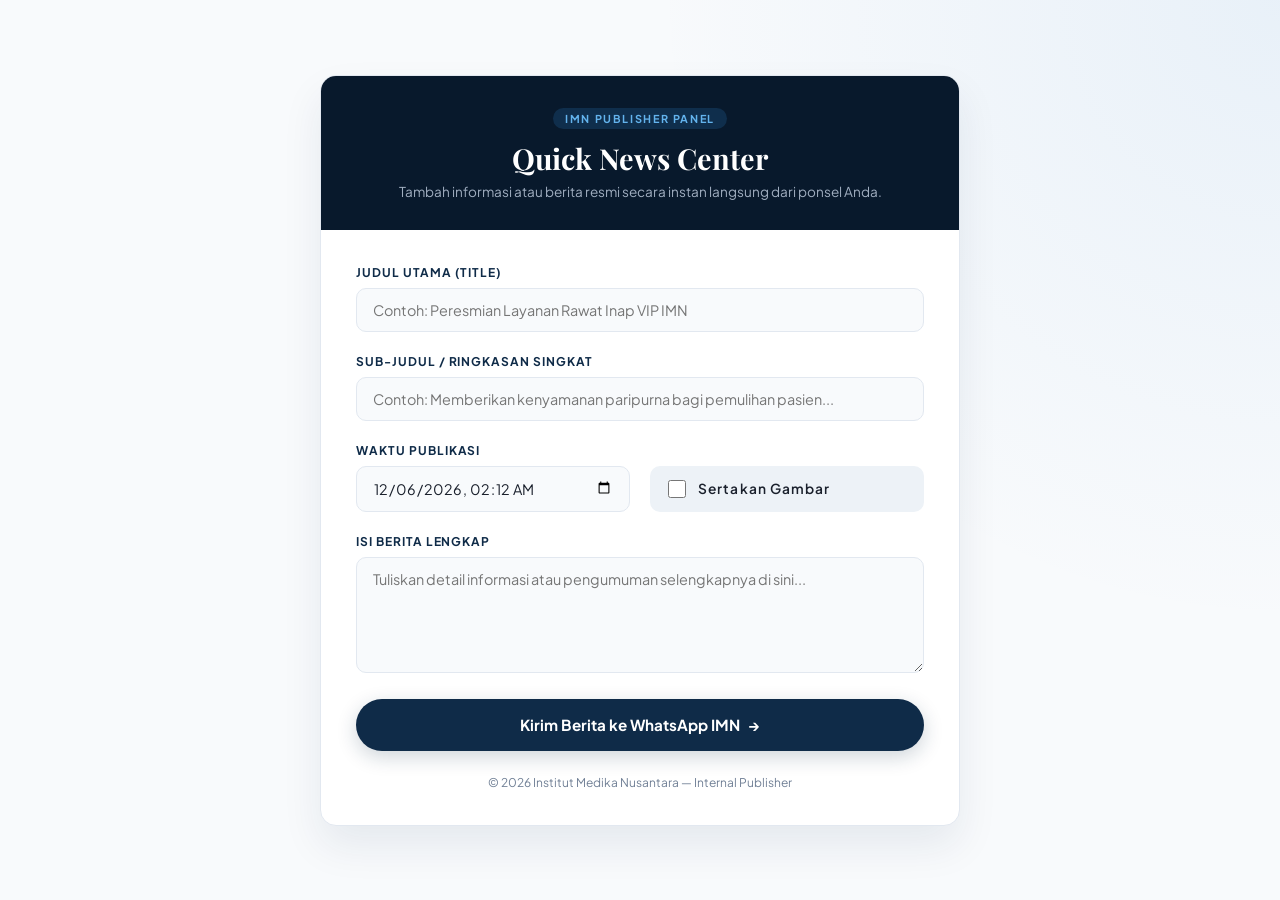
==== admin.html @ bb5592a2 "admin.html" ====
<!DOCTYPE html>
<html lang="id">
<head>
    <meta charset="UTF-8">
    <meta name="viewport" content="width=device-width, initial-scale=1.0">
    <title>IMN Quick News Publisher | Luxury Admin</title>

    <!-- Google Fonts -->
    <link rel="preconnect" href="https://fonts.googleapis.com">
    <link rel="preconnect" href="https://fonts.gstatic.com" crossorigin>
    <link href="https://fonts.googleapis.com/css2?family=Playfair+Display:wght@600;700&family=Plus+Jakarta+Sans:wght@400;500;600;700&display=swap" rel="stylesheet">

    <style>
        :root {
            --navy: #0f2b48;
            --navy-dark: #08192c;
            --blue-accent: #3182ce;
            --blue-light: #edf2f7;
            --white: #ffffff;
            --off-white: #f8fafc;
            --border: #e2e8f0;
            --text: #1a202c;
            --text-light: #718096;
            --shadow: 0 20px 40px rgba(15, 43, 72, 0.08);
            --radius: 16px;
            --transition: all 0.3s cubic-bezier(0.16, 1, 0.3, 1);
        }

        * {
            margin: 0;
            padding: 0;
            box-sizing: border-box;
            font-family: 'Plus Jakarta Sans', sans-serif;
        }

        body {
            background: radial-gradient(circle at top right, rgba(49, 130, 206, 0.08), transparent 40%), var(--off-white);
            color: var(--text);
            min-height: 100vh;
            display: flex;
            align-items: center;
            justify-content: center;
            padding: 30px 20px;
        }

        .admin-wrapper {
            width: 100%;
            max-width: 640px;
            background: var(--white);
            border: 1px solid var(--border);
            border-radius: var(--radius);
            box-shadow: var(--shadow);
            overflow: hidden;
            animation: fadeIn 0.6s ease;
        }

        @keyframes fadeIn {
            from { opacity: 0; transform: translateY(20px); }
            to { opacity: 1; transform: translateY(0); }
        }

        .admin-header {
            background: var(--navy-dark);
            color: var(--white);
            padding: 30px;
            text-align: center;
            position: relative;
        }

        .admin-header span {
            display: inline-block;
            padding: 4px 12px;
            background: rgba(49, 130, 206, 0.2);
            color: #63b3ed;
            font-size: 0.68rem;
            font-weight: 700;
            letter-spacing: 0.15em;
            text-transform: uppercase;
            border-radius: 999px;
            margin-bottom: 10px;
        }

        .admin-header h1 {
            font-family: 'Playfair Display', serif;
            font-size: 1.8rem;
            margin-bottom: 6px;
            color: var(--white);
        }

        .admin-header p {
            color: #a0aec0;
            font-size: 0.85rem;
        }

        .admin-body {
            padding: 35px;
        }

        .form-group {
            margin-bottom: 22px;
        }

        .form-row {
            display: grid;
            grid-template-columns: 1fr 1fr;
            gap: 20px;
        }

        label {
            display: block;
            font-size: 0.75rem;
            font-weight: 700;
            letter-spacing: 0.08em;
            color: var(--navy);
            text-transform: uppercase;
            margin-bottom: 8px;
        }

        input[type="text"],
        input[type="datetime-local"],
        textarea {
            width: 100%;
            padding: 12px 16px;
            border: 1px solid var(--border);
            border-radius: 10px;
            font-size: 0.9rem;
            background: var(--off-white);
            color: var(--text);
            outline: none;
            transition: var(--transition);
        }

        input:focus, textarea:focus {
            border-color: var(--blue-accent);
            background: var(--white);
            box-shadow: 0 0 0 3px rgba(49, 130, 206, 0.12);
        }

        .checkbox-container {
            display: flex;
            align-items: center;
            gap: 12px;
            padding: 14px 18px;
            background: var(--blue-light);
            border-radius: 10px;
            cursor: pointer;
            transition: var(--transition);
        }

        .checkbox-container:hover {
            background: #e2e8f0;
        }

        .checkbox-container input {
            width: 18px;
            height: 18px;
            accent-color: var(--blue-accent);
            cursor: pointer;
        }

        .checkbox-container label {
            margin: 0;
            cursor: pointer;
            color: var(--text);
            text-transform: none;
            font-weight: 600;
            font-size: 0.86rem;
        }

        .btn-publish {
            width: 100%;
            height: 52px;
            background: var(--navy);
            color: var(--white);
            border: none;
            border-radius: 999px;
            font-weight: 700;
            font-size: 0.95rem;
            cursor: pointer;
            transition: var(--transition);
            display: flex;
            align-items: center;
            justify-content: center;
            gap: 8px;
            margin-top: 10px;
            box-shadow: 0 6px 20px rgba(15, 43, 72, 0.2);
        }

        .btn-publish:hover {
            background: var(--blue-accent);
            transform: translateY(-2px);
            box-shadow: 0 10px 25px rgba(49, 130, 206, 0.3);
        }

        .admin-footer {
            text-align: center;
            margin-top: 24px;
            font-size: 0.75rem;
            color: var(--text-light);
        }

        @media (max-width: 600px) {
            .form-row {
                grid-template-columns: 1fr;
                gap: 0;
            }
            .admin-body {
                padding: 25px 20px;
            }
        }
    </style>
</head>
<body>

    <div class="admin-wrapper">
        <div class="admin-header">
            <span>IMN Publisher Panel</span>
            <h1>Quick News Center</h1>
            <p>Tambah informasi atau berita resmi secara instan langsung dari ponsel Anda.</p>
        </div>

        <div class="admin-body">
            <form id="newsForm">
                <div class="form-group">
                    <label for="newsTitle">Judul Utama (Title)</label>
                    <input type="text" id="newsTitle" placeholder="Contoh: Peresmian Layanan Rawat Inap VIP IMN" required>
                </div>

                <div class="form-group">
                    <label for="newsSub">Sub-Judul / Ringkasan Singkat</label>
                    <input type="text" id="newsSub" placeholder="Contoh: Memberikan kenyamanan paripurna bagi pemulihan pasien..." required>
                </div>

                <div class="form-group">
                    <div class="form-row">
                        <div>
                            <label for="newsTime">Waktu Publikasi</label>
                            <input type="datetime-local" id="newsTime" required>
                        </div>
                        <div style="display: flex; flex-direction: column; justify-content: flex-end;">
                            <div class="checkbox-container" onclick="document.getElementById('useImage').click()">
                                <input type="checkbox" id="useImage" onclick="event.stopPropagation()" onchange="toggleImageInput()">
                                <label for="useImage">Sertakan Gambar</label>
                            </div>
                        </div>
                    </div>
                </div>

                <div class="form-group" id="imageUrlGroup" style="display: none;">
                    <label for="newsImage">URL Gambar Berita</label>
                    <input type="text" id="newsImage" placeholder="https://images.unsplash.com/... (tempel link foto)">
                </div>

                <div class="form-group">
                    <label for="newsContent">Isi Berita Lengkap</label>
                    <textarea id="newsContent" rows="5" placeholder="Tuliskan detail informasi atau pengumuman selengkapnya di sini..." required></textarea>
                </div>

                <button type="submit" class="btn-publish">
                    <span>Kirim Berita ke WhatsApp IMN</span>
                    <span>→</span>
                </button>
            </form>

            <div class="admin-footer">
                <p>© 2026 Institut Medika Nusantara — Internal Publisher</p>
            </div>
        </div>
    </div>

    <script>
        // Otomatis isi waktu saat ini
        window.addEventListener('DOMContentLoaded', () => {
            const now = new Date();
            now.setMinutes(now.getMinutes() - now.getTimezoneOffset());
            document.getElementById('newsTime').value = now.toISOString().slice(0,16);
        });

        function toggleImageInput() {
            const useImage = document.getElementById('useImage').checked;
            const group = document.getElementById('imageUrlGroup');
            group.style.display = useImage ? 'block' : 'none';
        }

        document.getElementById('newsForm').addEventListener('submit', function(e) {
            e.preventDefault();

            const title = document.getElementById('newsTitle').value.trim();
            const sub = document.getElementById('newsSub').value.trim();
            const time = document.getElementById('newsTime').value;
            const useImage = document.getElementById('useImage').checked;
            const image = useImage ? document.getElementById('newsImage').value.trim() : 'Tanpa gambar';
            const content = document.getElementById('newsContent').value.trim();

            // Format pesan rapi untuk dikirim via WhatsApp admin IMN (+62 896-7332-0727)
            const whatsappNumber = "6289673320727"; 
            const text = `📢 *BERITA & INFORMASI RESMI IMN*\n\n` +
                         `📌 *Judul*: ${title}\n` +
                         `📝 *Sub-Judul*: ${sub}\n` +
                         `⏰ *Waktu*: ${time}\n` +
                         `🖼️ *Gambar*: ${image}\n\n` +
                         `📄 *Isi Berita*:\n${content}\n\n` +
                         `_Dipublikasikan melalui Admin Panel Institut Medika Nusantara_`;

            const encodedText = encodeURIComponent(text);
            const whatsappURL = `https://wa.me/${whatsappNumber}?text=${encodedText}`;

            window.open(whatsappURL, '_blank');
        });
    </script>
</body>
</html>
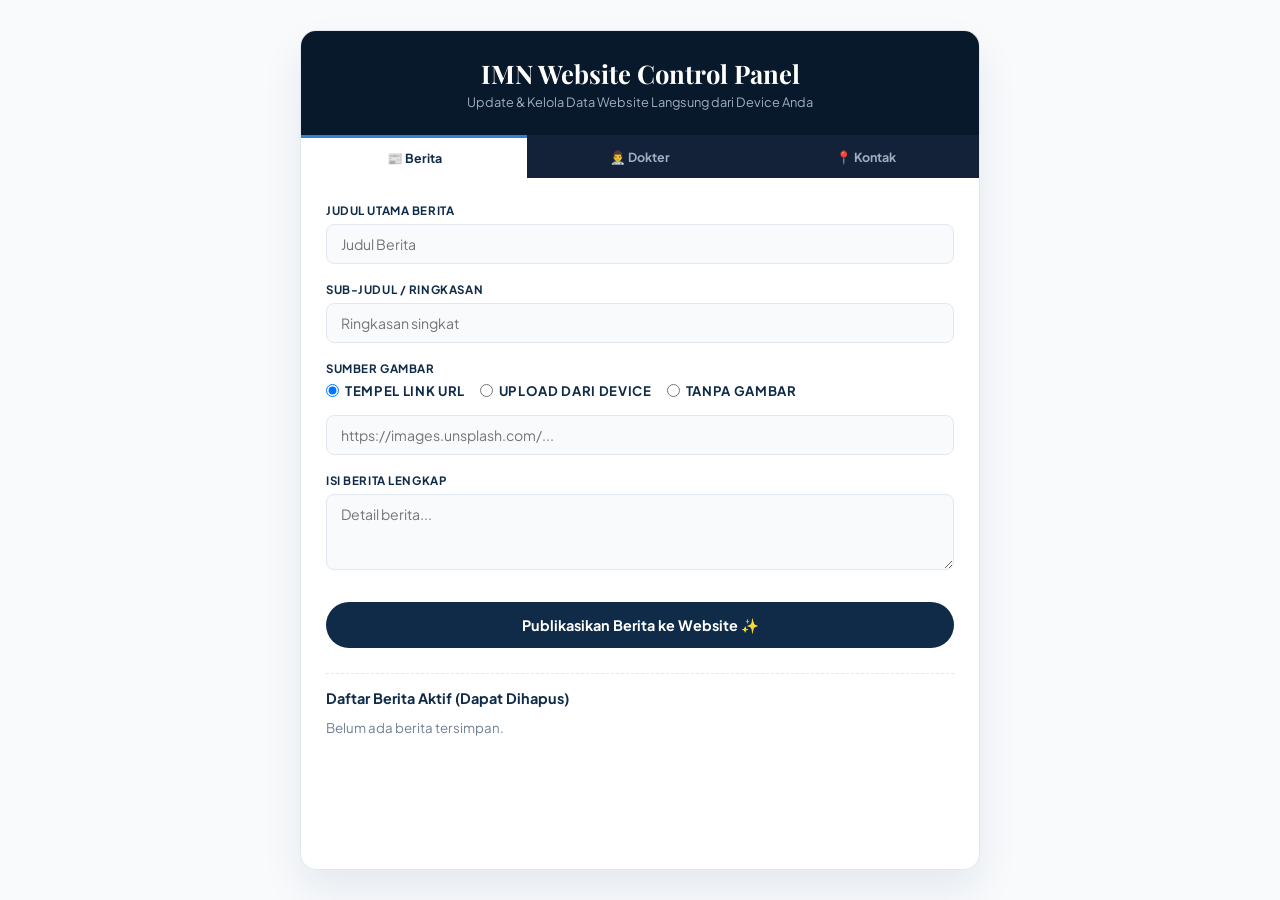
==== commit e6ed7d48: "admin.html" ====
--- a/admin.html
+++ b/admin.html
@@ -3,7 +3,7 @@
 <head>
     <meta charset="UTF-8">
     <meta name="viewport" content="width=device-width, initial-scale=1.0">
-    <title>IMN Quick News Publisher | Luxury Admin</title>
+    <title>IMN Management Publisher | Admin Panel</title>
 
     <!-- Google Fonts -->
     <link rel="preconnect" href="https://fonts.googleapis.com">
@@ -21,292 +21,325 @@
             --border: #e2e8f0;
             --text: #1a202c;
             --text-light: #718096;
+            --red: #e53e3e;
             --shadow: 0 20px 40px rgba(15, 43, 72, 0.08);
             --radius: 16px;
-            --transition: all 0.3s cubic-bezier(0.16, 1, 0.3, 1);
-        }
-
-        * {
-            margin: 0;
-            padding: 0;
-            box-sizing: border-box;
-            font-family: 'Plus Jakarta Sans', sans-serif;
-        }
-
-        body {
-            background: radial-gradient(circle at top right, rgba(49, 130, 206, 0.08), transparent 40%), var(--off-white);
-            color: var(--text);
-            min-height: 100vh;
-            display: flex;
-            align-items: center;
-            justify-content: center;
-            padding: 30px 20px;
-        }
-
-        .admin-wrapper {
-            width: 100%;
-            max-width: 640px;
-            background: var(--white);
-            border: 1px solid var(--border);
-            border-radius: var(--radius);
-            box-shadow: var(--shadow);
-            overflow: hidden;
-            animation: fadeIn 0.6s ease;
-        }
-
-        @keyframes fadeIn {
-            from { opacity: 0; transform: translateY(20px); }
-            to { opacity: 1; transform: translateY(0); }
-        }
-
-        .admin-header {
-            background: var(--navy-dark);
-            color: var(--white);
-            padding: 30px;
-            text-align: center;
-            position: relative;
-        }
-
-        .admin-header span {
-            display: inline-block;
-            padding: 4px 12px;
-            background: rgba(49, 130, 206, 0.2);
-            color: #63b3ed;
-            font-size: 0.68rem;
-            font-weight: 700;
-            letter-spacing: 0.15em;
-            text-transform: uppercase;
-            border-radius: 999px;
-            margin-bottom: 10px;
-        }
-
-        .admin-header h1 {
-            font-family: 'Playfair Display', serif;
-            font-size: 1.8rem;
-            margin-bottom: 6px;
-            color: var(--white);
-        }
-
-        .admin-header p {
-            color: #a0aec0;
-            font-size: 0.85rem;
-        }
-
-        .admin-body {
-            padding: 35px;
-        }
-
-        .form-group {
-            margin-bottom: 22px;
-        }
-
-        .form-row {
-            display: grid;
-            grid-template-columns: 1fr 1fr;
-            gap: 20px;
-        }
-
-        label {
-            display: block;
-            font-size: 0.75rem;
-            font-weight: 700;
-            letter-spacing: 0.08em;
-            color: var(--navy);
-            text-transform: uppercase;
-            margin-bottom: 8px;
-        }
-
-        input[type="text"],
-        input[type="datetime-local"],
-        textarea {
-            width: 100%;
-            padding: 12px 16px;
-            border: 1px solid var(--border);
-            border-radius: 10px;
-            font-size: 0.9rem;
-            background: var(--off-white);
-            color: var(--text);
-            outline: none;
-            transition: var(--transition);
-        }
-
-        input:focus, textarea:focus {
-            border-color: var(--blue-accent);
-            background: var(--white);
-            box-shadow: 0 0 0 3px rgba(49, 130, 206, 0.12);
-        }
-
-        .checkbox-container {
-            display: flex;
-            align-items: center;
-            gap: 12px;
-            padding: 14px 18px;
-            background: var(--blue-light);
-            border-radius: 10px;
-            cursor: pointer;
-            transition: var(--transition);
-        }
-
-        .checkbox-container:hover {
-            background: #e2e8f0;
-        }
-
-        .checkbox-container input {
-            width: 18px;
-            height: 18px;
-            accent-color: var(--blue-accent);
-            cursor: pointer;
-        }
-
-        .checkbox-container label {
-            margin: 0;
-            cursor: pointer;
-            color: var(--text);
-            text-transform: none;
-            font-weight: 600;
-            font-size: 0.86rem;
-        }
-
-        .btn-publish {
-            width: 100%;
-            height: 52px;
-            background: var(--navy);
-            color: var(--white);
-            border: none;
-            border-radius: 999px;
-            font-weight: 700;
-            font-size: 0.95rem;
-            cursor: pointer;
-            transition: var(--transition);
-            display: flex;
-            align-items: center;
-            justify-content: center;
-            gap: 8px;
-            margin-top: 10px;
-            box-shadow: 0 6px 20px rgba(15, 43, 72, 0.2);
-        }
-
-        .btn-publish:hover {
-            background: var(--blue-accent);
-            transform: translateY(-2px);
-            box-shadow: 0 10px 25px rgba(49, 130, 206, 0.3);
-        }
-
-        .admin-footer {
-            text-align: center;
-            margin-top: 24px;
-            font-size: 0.75rem;
-            color: var(--text-light);
-        }
-
-        @media (max-width: 600px) {
-            .form-row {
-                grid-template-columns: 1fr;
-                gap: 0;
-            }
-            .admin-body {
-                padding: 25px 20px;
-            }
-        }
+            --transition: all 0.3s ease;
+        }
+
+        * { margin: 0; padding: 0; box-sizing: border-box; font-family: 'Plus Jakarta Sans', sans-serif; }
+        body { background: var(--off-white); color: var(--text); min-height: 100vh; padding: 30px 15px; display: flex; justify-content: center; }
+        
+        .admin-wrapper { width: 100%; max-width: 680px; background: var(--white); border: 1px solid var(--border); border-radius: var(--radius); box-shadow: var(--shadow); overflow: hidden; }
+        .admin-header { background: var(--navy-dark); color: var(--white); padding: 25px; text-align: center; }
+        .admin-header h1 { font-family: 'Playfair Display', serif; font-size: 1.6rem; color: var(--white); }
+        .admin-header p { color: #a0aec0; font-size: 0.8rem; margin-top: 4px; }
+
+        .admin-tabs { display: grid; grid-template-columns: repeat(3, 1fr); background: #132238; }
+        .tab-btn { padding: 12px; background: transparent; color: #a0aec0; border: none; font-size: 0.78rem; font-weight: 700; cursor: pointer; text-align: center; }
+        .tab-btn.active { background: var(--white); color: var(--navy); border-top: 3px solid var(--blue-accent); }
+
+        .admin-body { padding: 25px; }
+        .form-section { display: none; }
+        .form-section.active { display: block; }
+
+        .form-group { margin-bottom: 18px; }
+        .form-row { display: grid; grid-template-columns: 1fr 1fr; gap: 14px; }
+        label { display: block; font-size: 0.72rem; font-weight: 700; letter-spacing: 0.05em; color: var(--navy); text-transform: uppercase; margin-bottom: 6px; }
+
+        input[type="text"], input[type="datetime-local"], select, textarea, input[type="file"] {
+            width: 100%; padding: 10px 14px; border: 1px solid var(--border); border-radius: 8px; font-size: 0.88rem; background: var(--off-white); outline: none;
+        }
+
+        .radio-group { display: flex; gap: 15px; margin-bottom: 10px; }
+        .radio-option { display: flex; align-items: center; gap: 6px; font-size: 0.82rem; cursor: pointer; }
+
+        .btn-publish { width: 100%; height: 46px; background: var(--navy); color: var(--white); border: none; border-radius: 999px; font-weight: 700; font-size: 0.9rem; cursor: pointer; transition: var(--transition); margin-top: 10px; }
+        .btn-publish:hover { background: var(--blue-accent); }
+
+        /* LIST MANAGEMENT & DELETE */
+        .manage-title { font-size: 0.9rem; font-weight: 700; color: var(--navy); margin: 25px 0 12px; padding-top: 15px; border-top: 1px dashed var(--border); }
+        .data-list { display: grid; gap: 10px; }
+        .data-item { display: flex; justify-content: space-between; align-items: center; padding: 12px 16px; background: var(--off-white); border: 1px solid var(--border); border-radius: 8px; }
+        .data-item-info strong { display: block; font-size: 0.85rem; color: var(--navy); }
+        .data-item-info small { color: var(--text-light); font-size: 0.75rem; }
+        .btn-delete { padding: 6px 12px; background: rgba(229, 62, 62, 0.1); color: var(--red); border: 1px solid var(--red); border-radius: 6px; font-size: 0.75rem; font-weight: 700; cursor: pointer; }
+        .btn-delete:hover { background: var(--red); color: var(--white); }
+
+        @media (max-width: 600px) { .form-row { grid-template-columns: 1fr; gap: 0; } }
     </style>
 </head>
 <body>
 
     <div class="admin-wrapper">
         <div class="admin-header">
-            <span>IMN Publisher Panel</span>
-            <h1>Quick News Center</h1>
-            <p>Tambah informasi atau berita resmi secara instan langsung dari ponsel Anda.</p>
+            <h1>IMN Website Control Panel</h1>
+            <p>Update & Kelola Data Website Langsung dari Device Anda</p>
         </div>
 
+        <div class="admin-tabs">
+            <button class="tab-btn active" onclick="switchTab('news', event)">📰 Berita</button>
+            <button class="tab-btn" onclick="switchTab('doctor', event)">👨‍⚕️ Dokter</button>
+            <button class="tab-btn" onclick="switchTab('contact', event)">📍 Kontak</button>
+        </div>
+
         <div class="admin-body">
-            <form id="newsForm">
-                <div class="form-group">
-                    <label for="newsTitle">Judul Utama (Title)</label>
-                    <input type="text" id="newsTitle" placeholder="Contoh: Peresmian Layanan Rawat Inap VIP IMN" required>
-                </div>
-
-                <div class="form-group">
-                    <label for="newsSub">Sub-Judul / Ringkasan Singkat</label>
-                    <input type="text" id="newsSub" placeholder="Contoh: Memberikan kenyamanan paripurna bagi pemulihan pasien..." required>
-                </div>
-
-                <div class="form-group">
+
+            <!-- 1. KELOLA BERITA -->
+            <div id="form-news" class="form-section active">
+                <form id="newsForm">
+                    <div class="form-group">
+                        <label>Judul Utama Berita</label>
+                        <input type="text" id="newsTitle" placeholder="Judul Berita" required>
+                    </div>
+                    <div class="form-group">
+                        <label>Sub-Judul / Ringkasan</label>
+                        <input type="text" id="newsSub" placeholder="Ringkasan singkat" required>
+                    </div>
+
+                    <!-- OPSI GAMBAR DUAL MODE -->
+                    <div class="form-group">
+                        <label>Sumber Gambar</label>
+                        <div class="radio-group">
+                            <label class="radio-option">
+                                <input type="radio" name="imageSource" value="link" checked onchange="toggleImgInput()"> Tempel Link URL
+                            </label>
+                            <label class="radio-option">
+                                <input type="radio" name="imageSource" value="file" onchange="toggleImgInput()"> Upload dari Device
+                            </label>
+                            <label class="radio-option">
+                                <input type="radio" name="imageSource" value="none" onchange="toggleImgInput()"> Tanpa Gambar
+                            </label>
+                        </div>
+
+                        <div id="inputLinkBox">
+                            <input type="text" id="newsImgLink" placeholder="https://images.unsplash.com/...">
+                        </div>
+                        <div id="inputFileBox" style="display: none;">
+                            <input type="file" id="newsImgFile" accept="image/*">
+                        </div>
+                    </div>
+
+                    <div class="form-group">
+                        <label>Isi Berita Lengkap</label>
+                        <textarea id="newsContent" rows="3" placeholder="Detail berita..." required></textarea>
+                    </div>
+                    <button type="submit" class="btn-publish">Publikasikan Berita ke Website ✨</button>
+                </form>
+
+                <div class="manage-title">Daftar Berita Aktif (Dapat Dihapus)</div>
+                <div id="newsList" class="data-list"></div>
+            </div>
+
+            <!-- 2. KELOLA DOKTER -->
+            <div id="form-doctor" class="form-section">
+                <form id="doctorForm">
+                    <div class="form-group">
+                        <label>Nama Dokter & Gelar</label>
+                        <input type="text" id="docName" placeholder="dr. Nama Lengkap, Sp.A" required>
+                    </div>
+                    <div class="form-group">
+                        <div class="form-row">
+                            <div>
+                                <label>Poli / Spesialisasi</label>
+                                <select id="docSpec" required>
+                                    <option value="Poli Umum">Poli Umum</option>
+                                    <option value="Poli Anak">Poli Anak</option>
+                                    <option value="Poli Kandungan">Poli Kandungan</option>
+                                    <option value="Poli Jiwa">Poli Jiwa</option>
+                                </select>
+                            </div>
+                            <div>
+                                <label>Jadwal Praktik</label>
+                                <input type="text" id="docSchedule" placeholder="Sen - Rab | 14.00 - 17.00" required>
+                            </div>
+                        </div>
+                    </div>
+                    <button type="submit" class="btn-publish">Tambah Data Dokter 👨‍⚕️</button>
+                </form>
+
+                <div class="manage-title">Daftar Dokter Aktif (Hapus Jika Resign)</div>
+                <div id="doctorList" class="data-list"></div>
+            </div>
+
+            <!-- 3. KELOLA KONTAK -->
+            <div id="form-contact" class="form-section">
+                <form id="contactForm">
+                    <div class="form-group">
+                        <label>Alamat Rumah Sakit</label>
+                        <input type="text" id="cntAddress" required>
+                    </div>
                     <div class="form-row">
-                        <div>
-                            <label for="newsTime">Waktu Publikasi</label>
-                            <input type="datetime-local" id="newsTime" required>
-                        </div>
-                        <div style="display: flex; flex-direction: column; justify-content: flex-end;">
-                            <div class="checkbox-container" onclick="document.getElementById('useImage').click()">
-                                <input type="checkbox" id="useImage" onclick="event.stopPropagation()" onchange="toggleImageInput()">
-                                <label for="useImage">Sertakan Gambar</label>
-                            </div>
-                        </div>
-                    </div>
-                </div>
-
-                <div class="form-group" id="imageUrlGroup" style="display: none;">
-                    <label for="newsImage">URL Gambar Berita</label>
-                    <input type="text" id="newsImage" placeholder="https://images.unsplash.com/... (tempel link foto)">
-                </div>
-
-                <div class="form-group">
-                    <label for="newsContent">Isi Berita Lengkap</label>
-                    <textarea id="newsContent" rows="5" placeholder="Tuliskan detail informasi atau pengumuman selengkapnya di sini..." required></textarea>
-                </div>
-
-                <button type="submit" class="btn-publish">
-                    <span>Kirim Berita ke WhatsApp IMN</span>
-                    <span>→</span>
-                </button>
-            </form>
-
-            <div class="admin-footer">
-                <p>© 2026 Institut Medika Nusantara — Internal Publisher</p>
+                        <div class="form-group">
+                            <label>Telepon / WA</label>
+                            <input type="text" id="cntPhone" required>
+                        </div>
+                        <div class="form-group">
+                            <label>Email</label>
+                            <input type="text" id="cntEmail" required>
+                        </div>
+                    </div>
+                    <div class="form-group">
+                        <label>Jam Operasional</label>
+                        <input type="text" id="cntHours" required>
+                    </div>
+                    <button type="submit" class="btn-publish">Update Kontak Website 📍</button>
+                </form>
             </div>
+
         </div>
     </div>
 
     <script>
-        // Otomatis isi waktu saat ini
-        window.addEventListener('DOMContentLoaded', () => {
-            const now = new Date();
-            now.setMinutes(now.getMinutes() - now.getTimezoneOffset());
-            document.getElementById('newsTime').value = now.toISOString().slice(0,16);
+        function switchTab(tab, e) {
+            document.querySelectorAll('.form-section').forEach(s => s.classList.remove('active'));
+            document.querySelectorAll('.tab-btn').forEach(b => b.classList.remove('active'));
+            document.getElementById('form-' + tab).classList.add('active');
+            e.currentTarget.classList.add('active');
+        }
+
+        function toggleImgInput() {
+            const src = document.querySelector('input[name="imageSource"]:checked').value;
+            document.getElementById('inputLinkBox').style.display = src === 'link' ? 'block' : 'none';
+            document.getElementById('inputFileBox').style.display = src === 'file' ? 'block' : 'none';
+        }
+
+        // LOAD DATA AWAL
+        document.addEventListener('DOMContentLoaded', () => {
+            renderNewsList();
+            renderDoctorList();
+            loadContactData();
         });
 
-        function toggleImageInput() {
-            const useImage = document.getElementById('useImage').checked;
-            const group = document.getElementById('imageUrlGroup');
-            group.style.display = useImage ? 'block' : 'none';
-        }
-
-        document.getElementById('newsForm').addEventListener('submit', function(e) {
+        // ================= BERITA LOGIC =================
+        document.getElementById('newsForm').addEventListener('submit', async function(e) {
             e.preventDefault();
-
-            const title = document.getElementById('newsTitle').value.trim();
-            const sub = document.getElementById('newsSub').value.trim();
-            const time = document.getElementById('newsTime').value;
-            const useImage = document.getElementById('useImage').checked;
-            const image = useImage ? document.getElementById('newsImage').value.trim() : 'Tanpa gambar';
-            const content = document.getElementById('newsContent').value.trim();
-
-            // Format pesan rapi untuk dikirim via WhatsApp admin IMN (+62 896-7332-0727)
-            const whatsappNumber = "6289673320727"; 
-            const text = `📢 *BERITA & INFORMASI RESMI IMN*\n\n` +
-                         `📌 *Judul*: ${title}\n` +
-                         `📝 *Sub-Judul*: ${sub}\n` +
-                         `⏰ *Waktu*: ${time}\n` +
-                         `🖼️ *Gambar*: ${image}\n\n` +
-                         `📄 *Isi Berita*:\n${content}\n\n` +
-                         `_Dipublikasikan melalui Admin Panel Institut Medika Nusantara_`;
-
-            const encodedText = encodeURIComponent(text);
-            const whatsappURL = `https://wa.me/${whatsappNumber}?text=${encodedText}`;
-
-            window.open(whatsappURL, '_blank');
+            const title = document.getElementById('newsTitle').value;
+            const sub = document.getElementById('newsSub').value;
+            const content = document.getElementById('newsContent').value;
+            const srcType = document.querySelector('input[name="imageSource"]:checked').value;
+            
+            let imgUrl = '';
+            if (srcType === 'link') {
+                imgUrl = document.getElementById('newsImgLink').value;
+            } else if (srcType === 'file') {
+                const file = document.getElementById('newsImgFile').files[0];
+                if (file) {
+                    imgUrl = await convertBase64(file);
+                }
+            }
+
+            const newNews = { id: Date.now(), title, sub, content, imgUrl, time: new Date().toLocaleDateString('id-ID') };
+            const newsList = JSON.parse(localStorage.getItem('imn_news_data') || '[]');
+            newsList.unshift(newNews);
+            localStorage.setItem('imn_news_data', JSON.stringify(newsList));
+
+            alert('Berita berhasil ditambahkan ke website!');
+            this.reset();
+            renderNewsList();
         });
+
+        function renderNewsList() {
+            const list = JSON.parse(localStorage.getItem('imn_news_data') || '[]');
+            const container = document.getElementById('newsList');
+            container.innerHTML = list.length === 0 ? '<small style="color:#718096">Belum ada berita tersimpan.</small>' : '';
+            
+            list.forEach(item => {
+                container.innerHTML += `
+                    <div class="data-item">
+                        <div class="data-item-info">
+                            <strong>${item.title}</strong>
+                            <small>${item.time}</small>
+                        </div>
+                        <button class="btn-delete" onclick="deleteNews(${item.id})">Hapus</button>
+                    </div>
+                `;
+            });
+        }
+
+        function deleteNews(id) {
+            if (confirm('Yakin ingin menghapus berita ini?')) {
+                let list = JSON.parse(localStorage.getItem('imn_news_data') || '[]');
+                list = list.filter(item => item.id !== id);
+                localStorage.setItem('imn_news_data', JSON.stringify(list));
+                renderNewsList();
+            }
+        }
+
+        // ================= DOKTER LOGIC =================
+        document.getElementById('doctorForm').addEventListener('submit', function(e) {
+            e.preventDefault();
+            const name = document.getElementById('docName').value;
+            const spec = document.getElementById('docSpec').value;
+            const sched = document.getElementById('docSchedule').value;
+
+            const newDoc = { id: Date.now(), name, spec, sched };
+            const docList = JSON.parse(localStorage.getItem('imn_doctor_data') || '[]');
+            docList.push(newDoc);
+            localStorage.setItem('imn_doctor_data', JSON.stringify(docList));
+
+            alert('Data Dokter berhasil ditambahkan!');
+            this.reset();
+            renderDoctorList();
+        });
+
+        function renderDoctorList() {
+            const list = JSON.parse(localStorage.getItem('imn_doctor_data') || '[]');
+            const container = document.getElementById('doctorList');
+            container.innerHTML = list.length === 0 ? '<small style="color:#718096">Belum ada data dokter.</small>' : '';
+            
+            list.forEach(item => {
+                container.innerHTML += `
+                    <div class="data-item">
+                        <div class="data-item-info">
+                            <strong>${item.name}</strong>
+                            <small>${item.spec} | ${item.sched}</small>
+                        </div>
+                        <button class="btn-delete" onclick="deleteDoctor(${item.id})">Hapus (Resign)</button>
+                    </div>
+                `;
+            });
+        }
+
+        function deleteDoctor(id) {
+            if (confirm('Hapus data dokter ini dari website?')) {
+                let list = JSON.parse(localStorage.getItem('imn_doctor_data') || '[]');
+                list = list.filter(item => item.id !== id);
+                localStorage.setItem('imn_doctor_data', JSON.stringify(list));
+                renderDoctorList();
+            }
+        }
+
+        // ================= KONTAK LOGIC =================
+        function loadContactData() {
+            const cnt = JSON.parse(localStorage.getItem('imn_contact_data') || '{}');
+            document.getElementById('cntAddress').value = cnt.address || 'No. 88, Central Healthcare District.';
+            document.getElementById('cntPhone').value = cnt.phone || '+62 896-7332-0727';
+            document.getElementById('cntEmail').value = cnt.email || 'rsinstitutmedikanusantara@gmail.com';
+            document.getElementById('cntHours').value = cnt.hours || 'Senin – Jumat | 10.00 – 20.00 WIB';
+        }
+
+        document.getElementById('contactForm').addEventListener('submit', function(e) {
+            e.preventDefault();
+            const contactData = {
+                address: document.getElementById('cntAddress').value,
+                phone: document.getElementById('cntPhone').value,
+                email: document.getElementById('cntEmail').value,
+                hours: document.getElementById('cntHours').value
+            };
+            localStorage.setItem('imn_contact_data', JSON.stringify(contactData));
+            alert('Informasi Kontak berhasil diperbarui di website!');
+        });
+
+        // Helper Base64 Upload Gambar dari HP
+        function convertBase64(file) {
+            return new Promise((resolve, reject) => {
+                const reader = new FileReader();
+                reader.readAsDataURL(file);
+                reader.onload = () => resolve(reader.result);
+                reader.onerror = error => reject(error);
+            });
+        }
     </script>
 </body>
 </html>
